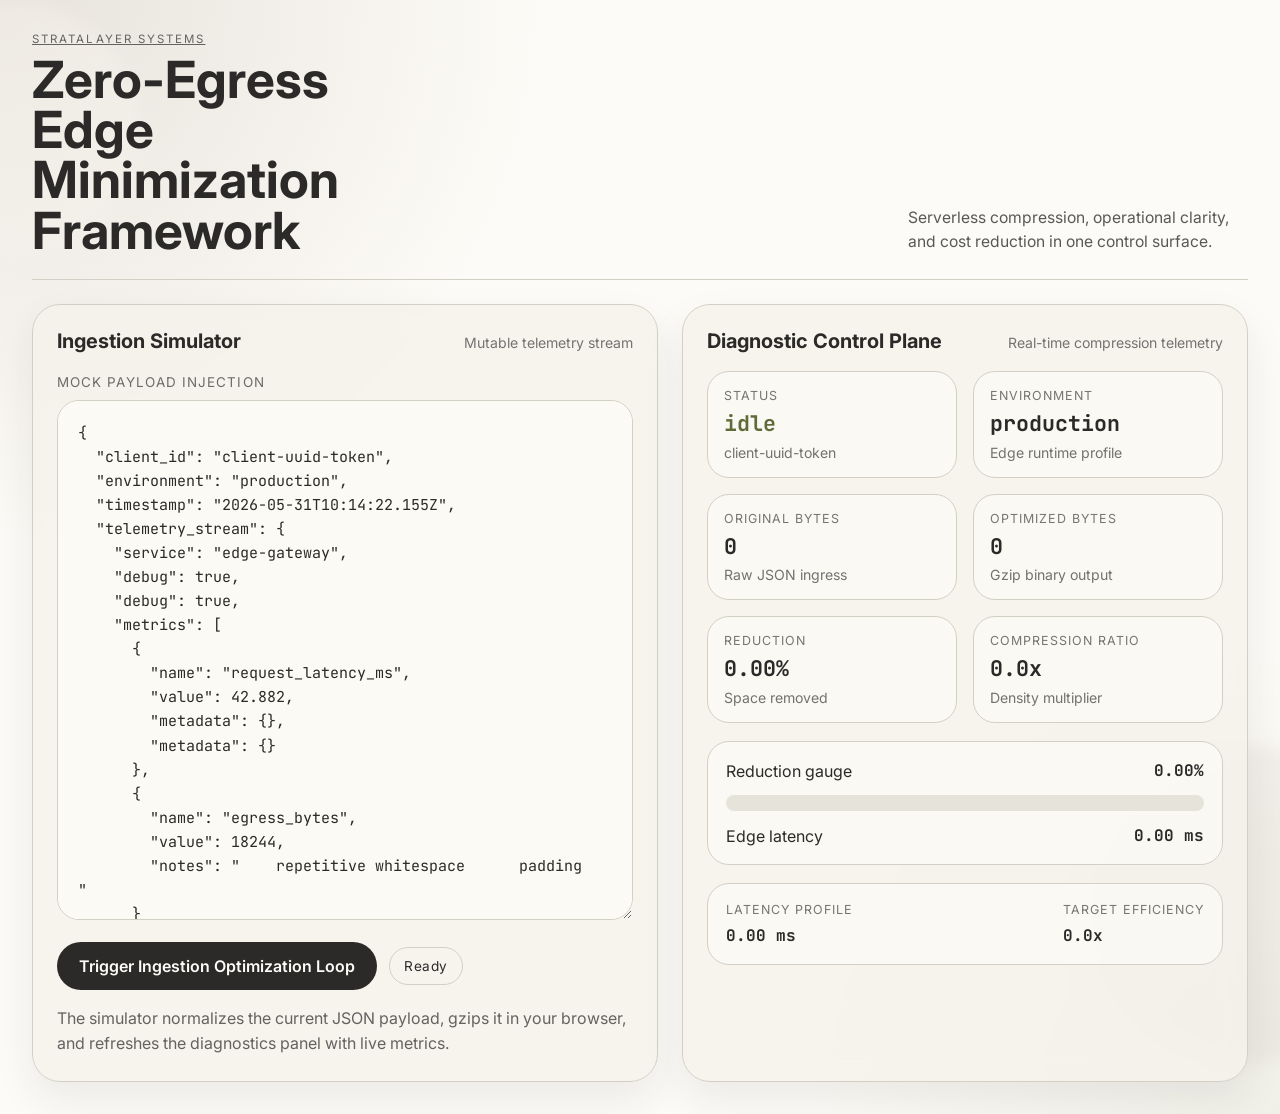
==== dashboard.html @ 42809946 "Add static HTML/CSS/JS version of the site Landing page (index.html) and dashboard (dashboard.html) " ====
<!doctype html>
<html lang="en">
<head>
  <meta charset="utf-8">
  <meta name="viewport" content="width=device-width, initial-scale=1">
  <title>Lucus Dashboard</title>
  <meta name="description" content="Ingestion simulator and compression diagnostics for Lucus.">
  <link rel="preconnect" href="https://fonts.googleapis.com">
  <link rel="preconnect" href="https://fonts.gstatic.com" crossorigin>
  <link rel="stylesheet" href="https://fonts.googleapis.com/css2?family=Inter:wght@400;600;700&family=JetBrains+Mono:wght@400;600&display=swap">
  <link rel="stylesheet" href="css/styles.css">
</head>
<body>
  <main class="shell">
    <section class="backdrop backdrop-one" aria-hidden="true"></section>
    <section class="backdrop backdrop-two" aria-hidden="true"></section>

    <header class="header">
      <div>
        <p class="eyebrow"><a href="index.html" style="color: inherit;">StrataLayer Systems</a></p>
        <h1>Zero-Egress Edge Minimization Framework</h1>
      </div>
      <p class="header-note">
        Serverless compression, operational clarity, and cost reduction in one control surface.
      </p>
    </header>

    <section class="dashboard">
      <section class="panel terminal-panel">
        <div class="panel-heading">
          <h2>Ingestion Simulator</h2>
          <span>Mutable telemetry stream</span>
        </div>
        <label class="terminal-label" for="telemetry-input">Mock payload injection</label>
        <textarea id="telemetry-input" class="terminal-input" spellcheck="false"></textarea>
        <div class="actions">
          <button id="optimize-button" class="primary-button" type="button">Trigger Ingestion Optimization Loop</button>
          <div id="status-chip" class="status-chip" data-state="idle">Ready</div>
        </div>
        <p class="supporting-copy">
          The simulator normalizes the current JSON payload, gzips it in your browser, and
          refreshes the diagnostics panel with live metrics.
        </p>
        <p id="error-banner" class="error-banner" hidden></p>
      </section>

      <section class="panel analytics-panel">
        <div class="panel-heading">
          <h2>Diagnostic Control Plane</h2>
          <span>Real-time compression telemetry</span>
        </div>

        <div class="metric-grid">
          <article class="metric-card">
            <span class="metric-label">Status</span>
            <strong class="metric-value status-value" id="m-status">idle</strong>
            <p class="metric-subtext" id="m-client">client-uuid-token</p>
          </article>
          <article class="metric-card">
            <span class="metric-label">Environment</span>
            <strong class="metric-value" id="m-env">production</strong>
            <p class="metric-subtext">Edge runtime profile</p>
          </article>
          <article class="metric-card">
            <span class="metric-label">Original bytes</span>
            <strong class="metric-value" id="m-original">0</strong>
            <p class="metric-subtext">Raw JSON ingress</p>
          </article>
          <article class="metric-card">
            <span class="metric-label">Optimized bytes</span>
            <strong class="metric-value" id="m-optimized">0</strong>
            <p class="metric-subtext">Gzip binary output</p>
          </article>
          <article class="metric-card">
            <span class="metric-label">Reduction</span>
            <strong class="metric-value" id="m-reduction">0.00%</strong>
            <p class="metric-subtext">Space removed</p>
          </article>
          <article class="metric-card">
            <span class="metric-label">Compression ratio</span>
            <strong class="metric-value" id="m-ratio">0.0x</strong>
            <p class="metric-subtext">Density multiplier</p>
          </article>
        </div>

        <div class="chart-card">
          <div class="chart-header">
            <span>Reduction gauge</span>
            <strong id="gauge-label">0.00%</strong>
          </div>
          <div class="bar-track" aria-hidden="true">
            <div class="bar-fill" id="gauge-fill" style="width: 0%"></div>
          </div>
          <div class="chart-footer">
            <span>Edge latency</span>
            <strong id="m-latency">0.00 ms</strong>
          </div>
        </div>

        <div class="insight-strip">
          <div>
            <span class="metric-label">Latency profile</span>
            <strong id="m-latency-2">0.00 ms</strong>
          </div>
          <div>
            <span class="metric-label">Target efficiency</span>
            <strong id="m-ratio-2">0.0x</strong>
          </div>
        </div>
      </section>
    </section>
  </main>

  <script src="js/dashboard.js"></script>
</body>
</html>
---- css/styles.css ----
/* Fonts are loaded from Google Fonts in each HTML page's <head>. */
:root {
  --font-sans: 'Inter';
  --font-mono: 'JetBrains Mono';
}

:root {
  --canvas: #fdfbf7;
  --surface: #f5f2eb;
  --ink: #2c2a29;
  --border: #d4cfc5;
  --success: #606c38;
  --shadow: rgba(44, 42, 41, 0.08);
  --warning: #7a5c2f;
}

* {
  box-sizing: border-box;
}

html {
  color-scheme: light;
}

body {
  margin: 0;
  min-height: 100vh;
  background:
    radial-gradient(circle at top left, rgba(212, 207, 197, 0.55), transparent 32%),
    radial-gradient(circle at bottom right, rgba(96, 108, 56, 0.08), transparent 28%),
    var(--canvas);
  color: var(--ink);
  font-family: var(--font-sans), sans-serif;
}

button,
textarea {
  font: inherit;
}

.shell {
  position: relative;
  max-width: 1440px;
  margin: 0 auto;
  padding: 32px;
  overflow: hidden;
}

.landing-shell {
  position: relative;
  max-width: 1440px;
  min-height: 100vh;
  margin: 0 auto;
  padding: 32px;
  overflow: hidden;
}

.backdrop {
  position: absolute;
  border-radius: 999px;
  filter: blur(8px);
  opacity: 0.65;
  pointer-events: none;
}

.backdrop-one {
  inset: 0 auto auto -120px;
  width: 260px;
  height: 260px;
  background: rgba(245, 242, 235, 0.8);
}

.backdrop-two {
  inset: auto -120px 50px auto;
  width: 320px;
  height: 320px;
  background: rgba(212, 207, 197, 0.38);
}

.header {
  position: relative;
  z-index: 1;
  display: flex;
  justify-content: space-between;
  gap: 24px;
  align-items: flex-end;
  padding-bottom: 24px;
  border-bottom: 1px solid var(--border);
}

.eyebrow {
  margin: 0 0 8px;
  letter-spacing: 0.18em;
  text-transform: uppercase;
  font-size: 0.72rem;
  color: rgba(44, 42, 41, 0.7);
}

.header h1 {
  margin: 0;
  font-size: clamp(2rem, 4vw, 3.6rem);
  line-height: 0.98;
  max-width: 12ch;
}

.header-note {
  margin: 0;
  max-width: 34ch;
  font-size: 0.98rem;
  line-height: 1.55;
  color: rgba(44, 42, 41, 0.78);
}

.top-nav {
  position: relative;
  z-index: 1;
  display: flex;
  align-items: center;
  justify-content: space-between;
  gap: 24px;
  padding-bottom: 24px;
  border-bottom: 1px solid var(--border);
}

.nav-brand {
  display: block;
  margin-top: 4px;
  font-size: 1rem;
  letter-spacing: 0.08em;
  text-transform: uppercase;
}

.section-label {
  display: inline-block;
  margin: 0 0 14px;
  letter-spacing: 0.16em;
  text-transform: uppercase;
  font-size: 0.76rem;
  color: rgba(44, 42, 41, 0.68);
}

.hero {
  position: relative;
  z-index: 1;
  display: grid;
  grid-template-columns: minmax(0, 1.2fr) minmax(320px, 0.8fr);
  gap: 24px;
  align-items: start;
  padding: 48px 0 28px;
}

.hero-copy h1 {
  margin: 0;
  max-width: 12ch;
  font-size: clamp(2.6rem, 6vw, 5.4rem);
  line-height: 0.95;
}

.hero-lead {
  max-width: 48ch;
  margin: 18px 0 0;
  font-size: 1.08rem;
  line-height: 1.7;
  color: rgba(44, 42, 41, 0.78);
}

.cta-row {
  display: flex;
  flex-wrap: wrap;
  gap: 14px;
  margin-top: 28px;
}

.secondary-button,
.ghost-link {
  display: inline-flex;
  align-items: center;
  justify-content: center;
  min-height: 46px;
  padding: 0 18px;
  border-radius: 999px;
  border: 1px solid var(--border);
  color: var(--ink);
  text-decoration: none;
  font-weight: 600;
  background: rgba(245, 242, 235, 0.65);
}

.ghost-link {
  background: transparent;
}

.hero-card,
.mini-card {
  border: 1px solid var(--border);
  border-radius: 28px;
  background: rgba(245, 242, 235, 0.82);
  box-shadow: 0 18px 40px var(--shadow);
  backdrop-filter: blur(12px);
}

.hero-card {
  padding: 24px;
}

.hero-summary {
  margin: 12px 0 18px;
  font-size: 1rem;
  line-height: 1.65;
  color: rgba(44, 42, 41, 0.78);
}

.feature-stats {
  margin: 0;
  display: grid;
  gap: 14px;
}

.feature-stats div {
  padding-top: 14px;
  border-top: 1px solid var(--border);
}

.feature-stats dt {
  margin: 0 0 4px;
  font-size: 0.76rem;
  letter-spacing: 0.12em;
  text-transform: uppercase;
  color: rgba(44, 42, 41, 0.6);
}

.feature-stats dd {
  margin: 0;
  font-size: 1rem;
}

.feature-grid {
  position: relative;
  z-index: 1;
  display: grid;
  grid-template-columns: repeat(3, minmax(0, 1fr));
  gap: 20px;
  padding-bottom: 40px;
}

.mini-card {
  padding: 22px;
}

.mini-card h2 {
  margin: 10px 0 10px;
  font-size: 1.2rem;
}

.mini-card p {
  margin: 0;
  line-height: 1.65;
  color: rgba(44, 42, 41, 0.74);
}

.dashboard {
  position: relative;
  z-index: 1;
  display: grid;
  grid-template-columns: 1.05fr 0.95fr;
  gap: 24px;
  padding-top: 24px;
}

.panel {
  background: rgba(245, 242, 235, 0.82);
  border: 1px solid var(--border);
  border-radius: 28px;
  box-shadow: 0 18px 40px var(--shadow);
  backdrop-filter: blur(12px);
}

.terminal-panel,
.analytics-panel {
  padding: 24px;
}

.panel-heading {
  display: flex;
  justify-content: space-between;
  align-items: baseline;
  gap: 16px;
  margin-bottom: 18px;
}

.panel-heading h2 {
  margin: 0;
  font-size: 1.25rem;
}

.panel-heading span {
  font-size: 0.88rem;
  color: rgba(44, 42, 41, 0.64);
}

.terminal-label {
  display: inline-block;
  margin-bottom: 10px;
  font-size: 0.84rem;
  letter-spacing: 0.08em;
  text-transform: uppercase;
  color: rgba(44, 42, 41, 0.68);
}

.terminal-input {
  width: 100%;
  min-height: 520px;
  resize: vertical;
  border: 1px solid var(--border);
  border-radius: 22px;
  padding: 20px;
  background: #fcfaf5;
  color: var(--ink);
  font-family: var(--font-mono), monospace;
  font-size: 0.94rem;
  line-height: 1.6;
  outline: none;
}

.terminal-input:focus {
  border-color: rgba(96, 108, 56, 0.45);
  box-shadow: 0 0 0 4px rgba(96, 108, 56, 0.08);
}

.actions {
  display: flex;
  flex-wrap: wrap;
  gap: 12px;
  align-items: center;
  margin-top: 18px;
}

.primary-button {
  border: none;
  border-radius: 999px;
  padding: 14px 22px;
  background: var(--ink);
  color: #fdfbf7;
  font-weight: 600;
  cursor: pointer;
  transition: transform 160ms ease, opacity 160ms ease, background 160ms ease;
}

.primary-button:hover:not(:disabled) {
  transform: translateY(-1px);
  background: #1f1d1c;
}

.primary-button:disabled {
  opacity: 0.7;
  cursor: progress;
}

.status-chip {
  border-radius: 999px;
  padding: 10px 14px;
  border: 1px solid var(--border);
  font-size: 0.85rem;
  letter-spacing: 0.04em;
}

.status-chip[data-state='active'] {
  color: var(--success);
  border-color: rgba(96, 108, 56, 0.3);
  background: rgba(96, 108, 56, 0.08);
}

.supporting-copy {
  margin: 16px 0 0;
  color: rgba(44, 42, 41, 0.72);
  line-height: 1.6;
}

.error-banner {
  margin: 16px 0 0;
  padding: 14px 16px;
  border-radius: 16px;
  background: rgba(122, 92, 47, 0.08);
  color: var(--warning);
  border: 1px solid rgba(122, 92, 47, 0.2);
}

.metric-grid {
  display: grid;
  grid-template-columns: repeat(2, minmax(0, 1fr));
  gap: 16px;
}

.metric-card,
.chart-card,
.insight-strip {
  border: 1px solid var(--border);
  border-radius: 22px;
  background: rgba(253, 251, 247, 0.7);
}

.metric-card {
  padding: 16px;
}

.metric-label {
  display: block;
  margin-bottom: 8px;
  font-size: 0.78rem;
  letter-spacing: 0.08em;
  text-transform: uppercase;
  color: rgba(44, 42, 41, 0.64);
}

.metric-value {
  display: block;
  font-size: 1.35rem;
  line-height: 1.15;
  font-family: var(--font-mono), monospace;
}

.status-value {
  color: var(--success);
}

.metric-subtext {
  margin: 8px 0 0;
  color: rgba(44, 42, 41, 0.65);
  font-size: 0.88rem;
}

.chart-card {
  margin-top: 18px;
  padding: 18px;
}

.chart-header,
.chart-footer,
.insight-strip {
  display: flex;
  justify-content: space-between;
  gap: 16px;
  align-items: center;
}

.chart-header {
  margin-bottom: 14px;
}

.bar-track {
  width: 100%;
  height: 16px;
  border-radius: 999px;
  background: rgba(212, 207, 197, 0.55);
  overflow: hidden;
}

.bar-fill {
  height: 100%;
  border-radius: inherit;
  background: linear-gradient(90deg, rgba(96, 108, 56, 0.82), rgba(96, 108, 56, 0.48));
  transition: width 260ms ease;
}

.chart-footer {
  margin-top: 14px;
}

.insight-strip {
  margin-top: 18px;
  padding: 18px;
}

.insight-strip strong,
.chart-header strong,
.chart-footer strong {
  font-family: var(--font-mono), monospace;
}

@media (max-width: 1100px) {
  .hero,
  .feature-grid,
  .dashboard {
    grid-template-columns: 1fr;
  }

  .terminal-input {
    min-height: 360px;
  }
}

@media (max-width: 720px) {
  .shell {
    padding: 18px;
  }

  .landing-shell {
    padding: 18px;
  }

  .header {
    flex-direction: column;
    align-items: start;
  }

  .top-nav {
    flex-direction: column;
    align-items: start;
  }

  .metric-grid {
    grid-template-columns: 1fr;
  }

  .terminal-panel,
  .analytics-panel {
    padding: 18px;
  }

  .hero {
    padding-top: 32px;
  }
}
/* Lets the primary button style work on links as well as buttons. */
a.primary-button {
  display: inline-flex;
  align-items: center;
  text-decoration: none;
}
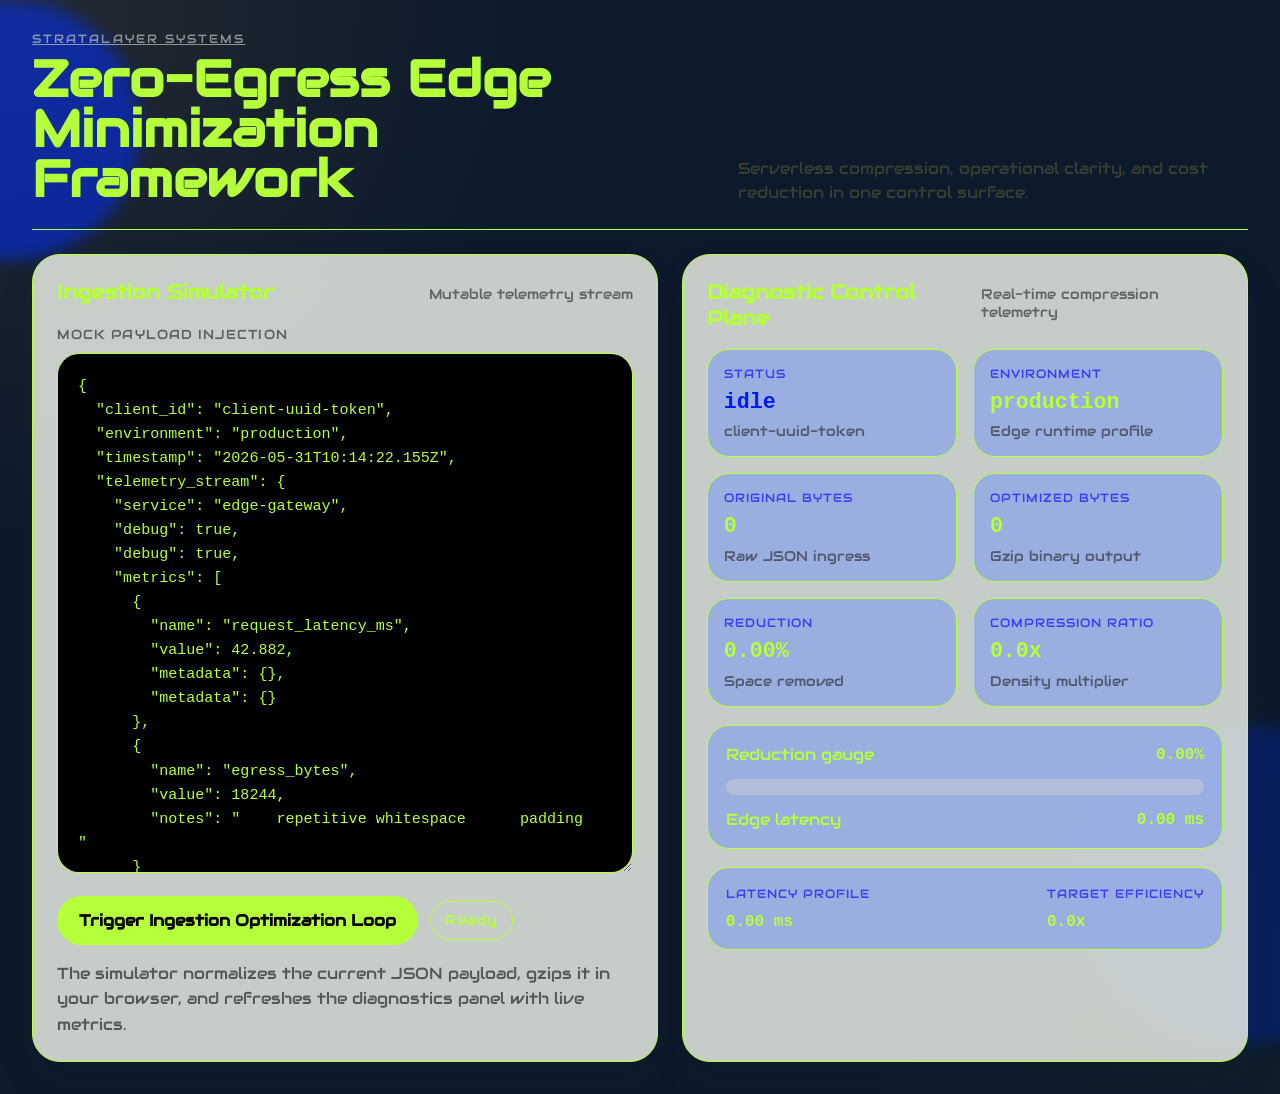
==== commit ed454885: "Initial commt" ====
--- a/dashboard.html
+++ b/dashboard.html
@@ -7,7 +7,7 @@
   <meta name="description" content="Ingestion simulator and compression diagnostics for Lucus.">
   <link rel="preconnect" href="https://fonts.googleapis.com">
   <link rel="preconnect" href="https://fonts.gstatic.com" crossorigin>
-  <link rel="stylesheet" href="https://fonts.googleapis.com/css2?family=Inter:wght@400;600;700&family=JetBrains+Mono:wght@400;600&display=swap">
+  <link href="https://fonts.googleapis.com/css2?family=Audiowide&display=swap" rel="stylesheet">
   <link rel="stylesheet" href="css/styles.css">
 </head>
 <body>
--- a/css/styles.css
+++ b/css/styles.css
@@ -1,17 +1,24 @@
 /* Fonts are loaded from Google Fonts in each HTML page's <head>. */
 :root {
-  --font-sans: 'Inter';
+  --font-sans: 'Audiowide';
   --font-mono: 'JetBrains Mono';
 }
 
+
+.audiowide-regular {
+  font-family: "Audiowide", sans-serif;
+  font-weight: 400;
+  font-style: normal;
+}
+
 :root {
-  --canvas: #fdfbf7;
-  --surface: #f5f2eb;
-  --ink: #2c2a29;
-  --border: #d4cfc5;
-  --success: #606c38;
-  --shadow: rgba(44, 42, 41, 0.08);
-  --warning: #7a5c2f;
+  --canvas: #0C1A2B;
+  --surface: #0C1A2B;
+  --ink: #B6FF3B;
+  --border: #B6FF3B;
+  --success: #001aff;
+  --shadow: rgba(41, 44, 42, 0.08);
+  --warning: #000000;
 }
 
 * {
@@ -26,8 +33,8 @@
   margin: 0;
   min-height: 100vh;
   background:
-    radial-gradient(circle at top left, rgba(212, 207, 197, 0.55), transparent 32%),
-    radial-gradient(circle at bottom right, rgba(96, 108, 56, 0.08), transparent 28%),
+    radial-gradient(circle at top left, rgba(56, 56, 56, 0.55), transparent 32%),
+    radial-gradient(circle at bottom right, rgba(38, 61, 34, 0.08), transparent 28%),
     var(--canvas);
   color: var(--ink);
   font-family: var(--font-sans), sans-serif;
@@ -67,14 +74,14 @@
   inset: 0 auto auto -120px;
   width: 260px;
   height: 260px;
-  background: rgba(245, 242, 235, 0.8);
+  background: rgba(1, 47, 255, 0.8);
 }
 
 .backdrop-two {
   inset: auto -120px 50px auto;
   width: 320px;
   height: 320px;
-  background: rgba(212, 207, 197, 0.38);
+  background: rgba(1, 47, 255, 0.38);
 }
 
 .header {
@@ -93,7 +100,7 @@
   letter-spacing: 0.18em;
   text-transform: uppercase;
   font-size: 0.72rem;
-  color: rgba(44, 42, 41, 0.7);
+  color: rgba(192, 202, 190, 0.68);
 }
 
 .header h1 {
@@ -108,7 +115,7 @@
   max-width: 34ch;
   font-size: 0.98rem;
   line-height: 1.55;
-  color: rgba(44, 42, 41, 0.78);
+  color: rgba(65, 73, 51, 0.78);
 }
 
 .top-nav {
@@ -136,7 +143,7 @@
   letter-spacing: 0.16em;
   text-transform: uppercase;
   font-size: 0.76rem;
-  color: rgba(44, 42, 41, 0.68);
+  color: rgba(192, 202, 190, 0.68);
 }
 
 .hero {
@@ -161,7 +168,7 @@
   margin: 18px 0 0;
   font-size: 1.08rem;
   line-height: 1.7;
-  color: rgba(44, 42, 41, 0.78);
+  color: rgba(192, 202, 190, 0.68)
 }
 
 .cta-row {
@@ -183,7 +190,7 @@
   color: var(--ink);
   text-decoration: none;
   font-weight: 600;
-  background: rgba(245, 242, 235, 0.65);
+  background: rgba(240, 245, 235, 0.65);
 }
 
 .ghost-link {
@@ -194,7 +201,7 @@
 .mini-card {
   border: 1px solid var(--border);
   border-radius: 28px;
-  background: rgba(245, 242, 235, 0.82);
+  background: rgba(240, 245, 235, 0.82);
   box-shadow: 0 18px 40px var(--shadow);
   backdrop-filter: blur(12px);
 }
@@ -207,7 +214,7 @@
   margin: 12px 0 18px;
   font-size: 1rem;
   line-height: 1.65;
-  color: rgba(44, 42, 41, 0.78);
+  color: rgba(41, 41, 44, 0.78);
 }
 
 .feature-stats {
@@ -226,7 +233,7 @@
   font-size: 0.76rem;
   letter-spacing: 0.12em;
   text-transform: uppercase;
-  color: rgba(44, 42, 41, 0.6);
+  color: rgba(21, 21, 255, 0.6);
 }
 
 .feature-stats dd {
@@ -255,7 +262,7 @@
 .mini-card p {
   margin: 0;
   line-height: 1.65;
-  color: rgba(44, 42, 41, 0.74);
+  color: rgba(41, 41, 44, 0.74);
 }
 
 .dashboard {
@@ -268,7 +275,7 @@
 }
 
 .panel {
-  background: rgba(245, 242, 235, 0.82);
+  background: rgba(240, 245, 235, 0.82);
   border: 1px solid var(--border);
   border-radius: 28px;
   box-shadow: 0 18px 40px var(--shadow);
@@ -295,7 +302,7 @@
 
 .panel-heading span {
   font-size: 0.88rem;
-  color: rgba(44, 42, 41, 0.64);
+  color: rgba(44, 41, 41, 0.64);
 }
 
 .terminal-label {
@@ -304,7 +311,7 @@
   font-size: 0.84rem;
   letter-spacing: 0.08em;
   text-transform: uppercase;
-  color: rgba(44, 42, 41, 0.68);
+  color: rgba(41, 41, 44, 0.68);
 }
 
 .terminal-input {
@@ -314,7 +321,7 @@
   border: 1px solid var(--border);
   border-radius: 22px;
   padding: 20px;
-  background: #fcfaf5;
+  background: #000000;
   color: var(--ink);
   font-family: var(--font-mono), monospace;
   font-size: 0.94rem;
@@ -323,7 +330,7 @@
 }
 
 .terminal-input:focus {
-  border-color: rgba(96, 108, 56, 0.45);
+  border-color: rgba(80, 108, 56, 0.45);
   box-shadow: 0 0 0 4px rgba(96, 108, 56, 0.08);
 }
 
@@ -340,7 +347,7 @@
   border-radius: 999px;
   padding: 14px 22px;
   background: var(--ink);
-  color: #fdfbf7;
+  color: #000000;
   font-weight: 600;
   cursor: pointer;
   transition: transform 160ms ease, opacity 160ms ease, background 160ms ease;
@@ -348,7 +355,7 @@
 
 .primary-button:hover:not(:disabled) {
   transform: translateY(-1px);
-  background: #1f1d1c;
+  background: #215a0f;
 }
 
 .primary-button:disabled {
@@ -366,13 +373,13 @@
 
 .status-chip[data-state='active'] {
   color: var(--success);
-  border-color: rgba(96, 108, 56, 0.3);
-  background: rgba(96, 108, 56, 0.08);
+  border-color: rgba(77, 108, 56, 0.3);
+  background: rgba(65, 108, 56, 0.08);
 }
 
 .supporting-copy {
   margin: 16px 0 0;
-  color: rgba(44, 42, 41, 0.72);
+  color: rgba(42, 44, 41, 0.72);
   line-height: 1.6;
 }
 
@@ -380,9 +387,9 @@
   margin: 16px 0 0;
   padding: 14px 16px;
   border-radius: 16px;
-  background: rgba(122, 92, 47, 0.08);
+  background: rgba(47, 58, 122, 0.08);
   color: var(--warning);
-  border: 1px solid rgba(122, 92, 47, 0.2);
+  border: 1px solid rgba(48, 47, 122, 0.2);
 }
 
 .metric-grid {
@@ -396,7 +403,7 @@
 .insight-strip {
   border: 1px solid var(--border);
   border-radius: 22px;
-  background: rgba(253, 251, 247, 0.7);
+  background: rgba(137, 163, 235, 0.7);
 }
 
 .metric-card {
@@ -409,7 +416,7 @@
   font-size: 0.78rem;
   letter-spacing: 0.08em;
   text-transform: uppercase;
-  color: rgba(44, 42, 41, 0.64);
+  color: rgba(0, 0, 255, 0.64);
 }
 
 .metric-value {
@@ -425,7 +432,7 @@
 
 .metric-subtext {
   margin: 8px 0 0;
-  color: rgba(44, 42, 41, 0.65);
+  color: rgba(41, 41, 44, 0.65);
   font-size: 0.88rem;
 }
 
@@ -451,7 +458,7 @@
   width: 100%;
   height: 16px;
   border-radius: 999px;
-  background: rgba(212, 207, 197, 0.55);
+  background: rgba(197, 202, 212, 0.55);
   overflow: hidden;
 }
 
@@ -521,7 +528,7 @@
     padding-top: 32px;
   }
 }
-/* Lets the primary button style work on links as well as buttons. */
+
 a.primary-button {
   display: inline-flex;
   align-items: center;
